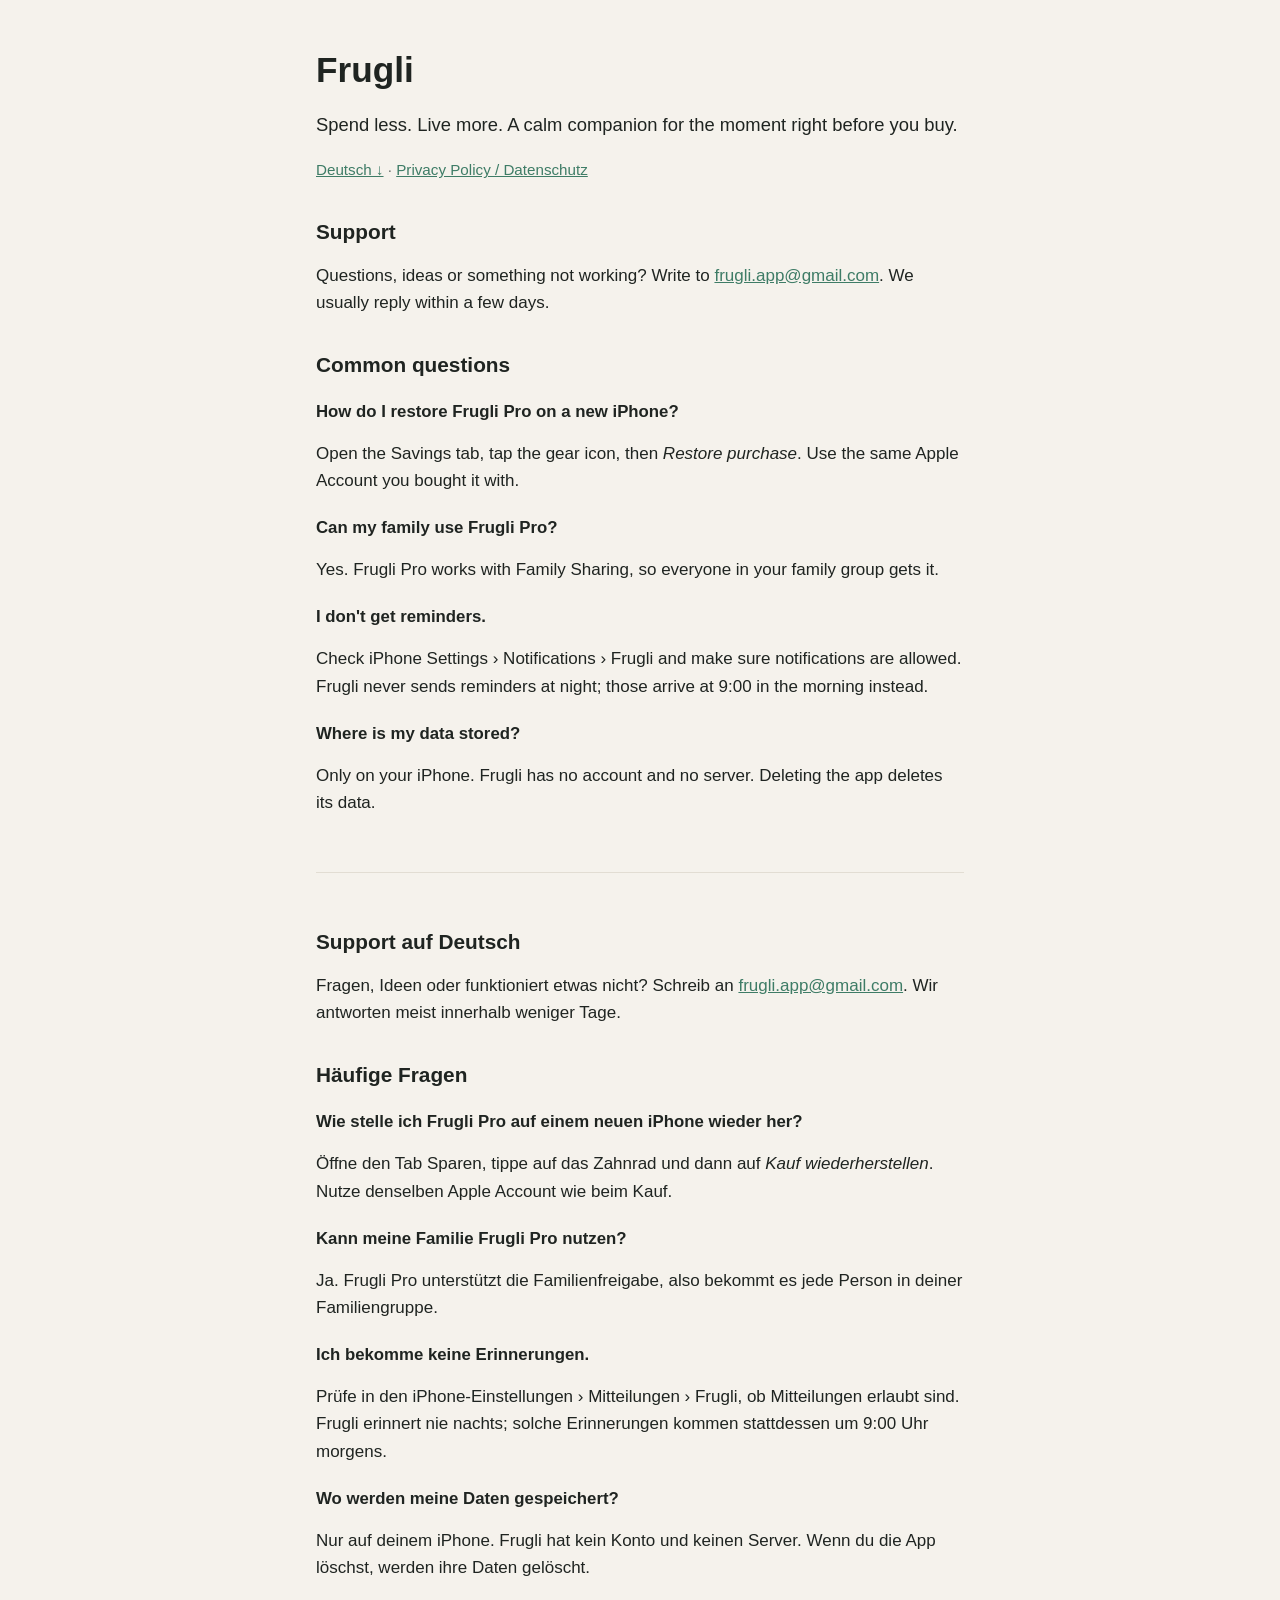
==== index.html @ 70025e0e "Frugli support and privacy pages" ====
<!doctype html>
<html lang="en">
<head>
<meta charset="utf-8">
<meta name="viewport" content="width=device-width, initial-scale=1">
<title>Frugli – Support</title>
<link rel="stylesheet" href="style.css">
</head>
<body>
<main>
  <h1>Frugli</h1>
  <p class="lead">Spend less. Live more. A calm companion for the moment right before you buy.</p>
  <p class="muted"><a href="#deutsch">Deutsch ↓</a> · <a href="privacy.html">Privacy Policy / Datenschutz</a></p>

  <h2>Support</h2>
  <p>Questions, ideas or something not working? Write to <a href="mailto:frugli.app@gmail.com">frugli.app@gmail.com</a>. We usually reply within a few days.</p>

  <h2>Common questions</h2>
  <h3>How do I restore Frugli Pro on a new iPhone?</h3>
  <p>Open the Savings tab, tap the gear icon, then <em>Restore purchase</em>. Use the same Apple Account you bought it with.</p>
  <h3>Can my family use Frugli Pro?</h3>
  <p>Yes. Frugli Pro works with Family Sharing, so everyone in your family group gets it.</p>
  <h3>I don't get reminders.</h3>
  <p>Check iPhone Settings › Notifications › Frugli and make sure notifications are allowed. Frugli never sends reminders at night; those arrive at 9:00 in the morning instead.</p>
  <h3>Where is my data stored?</h3>
  <p>Only on your iPhone. Frugli has no account and no server. Deleting the app deletes its data.</p>

  <hr>

  <div lang="de">
  <h2 id="deutsch">Support auf Deutsch</h2>
  <p>Fragen, Ideen oder funktioniert etwas nicht? Schreib an <a href="mailto:frugli.app@gmail.com">frugli.app@gmail.com</a>. Wir antworten meist innerhalb weniger Tage.</p>

  <h2>Häufige Fragen</h2>
  <h3>Wie stelle ich Frugli Pro auf einem neuen iPhone wieder her?</h3>
  <p>Öffne den Tab Sparen, tippe auf das Zahnrad und dann auf <em>Kauf wiederherstellen</em>. Nutze denselben Apple Account wie beim Kauf.</p>
  <h3>Kann meine Familie Frugli Pro nutzen?</h3>
  <p>Ja. Frugli Pro unterstützt die Familienfreigabe, also bekommt es jede Person in deiner Familiengruppe.</p>
  <h3>Ich bekomme keine Erinnerungen.</h3>
  <p>Prüfe in den iPhone-Einstellungen › Mitteilungen › Frugli, ob Mitteilungen erlaubt sind. Frugli erinnert nie nachts; solche Erinnerungen kommen stattdessen um 9:00 Uhr morgens.</p>
  <h3>Wo werden meine Daten gespeichert?</h3>
  <p>Nur auf deinem iPhone. Frugli hat kein Konto und keinen Server. Wenn du die App löschst, werden ihre Daten gelöscht.</p>
  </div>
</main>
</body>
</html>
---- style.css ----
:root {
  --bg: #F5F2EC;
  --text: #1F2421;
  --muted: #6B706C;
  --accent: #3E7C66;
  --rule: #E2DDD3;
}

@media (prefers-color-scheme: dark) {
  :root {
    --bg: #161917;
    --text: #ECEEEC;
    --muted: #9AA19C;
    --accent: #6DB39A;
    --rule: #2A2F2C;
  }
}

* { box-sizing: border-box; }

body {
  margin: 0;
  background: var(--bg);
  color: var(--text);
  font: 17px/1.6 -apple-system, BlinkMacSystemFont, "Segoe UI", Roboto, sans-serif;
}

main {
  max-width: 680px;
  margin: 0 auto;
  padding: 48px 16px 80px;
}

h1, h2, h3 {
  font-family: ui-rounded, -apple-system, BlinkMacSystemFont, sans-serif;
  line-height: 1.25;
}

h1 { font-size: 2.2rem; margin: 0 0 8px; }
h2 { font-size: 1.3rem; margin: 36px 0 8px; }
h3 { font-size: 1.05rem; margin: 24px 0 4px; }

a { color: var(--accent); }

.lead { font-size: 1.15rem; }
.muted { color: var(--muted); font-size: 0.95rem; }
.back { margin: 0 0 24px; }

hr {
  border: 0;
  border-top: 1px solid var(--rule);
  margin: 56px 0;
}
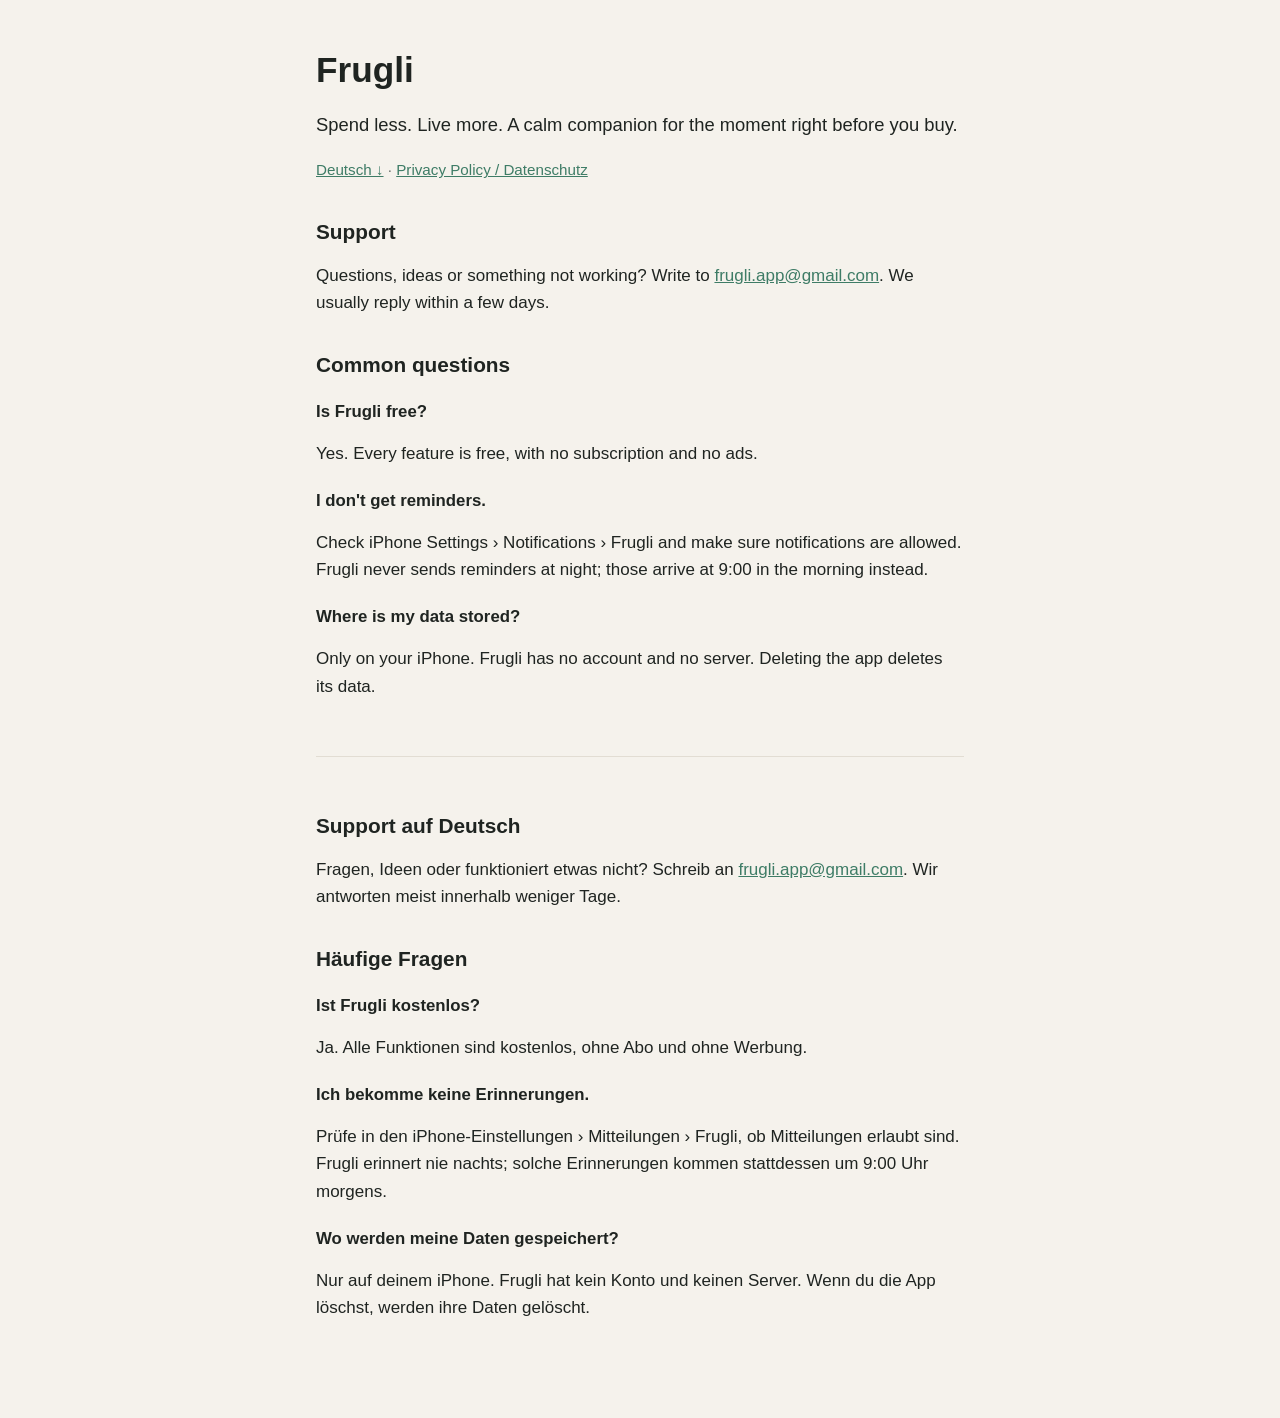
==== commit 54d361f9: "Frugli 1.0 is free: update FAQ and privacy policy" ====
--- a/index.html
+++ b/index.html
@@ -16,10 +16,8 @@
   <p>Questions, ideas or something not working? Write to <a href="mailto:frugli.app@gmail.com">frugli.app@gmail.com</a>. We usually reply within a few days.</p>
 
   <h2>Common questions</h2>
-  <h3>How do I restore Frugli Pro on a new iPhone?</h3>
-  <p>Open the Savings tab, tap the gear icon, then <em>Restore purchase</em>. Use the same Apple Account you bought it with.</p>
-  <h3>Can my family use Frugli Pro?</h3>
-  <p>Yes. Frugli Pro works with Family Sharing, so everyone in your family group gets it.</p>
+  <h3>Is Frugli free?</h3>
+  <p>Yes. Every feature is free, with no subscription and no ads.</p>
   <h3>I don't get reminders.</h3>
   <p>Check iPhone Settings › Notifications › Frugli and make sure notifications are allowed. Frugli never sends reminders at night; those arrive at 9:00 in the morning instead.</p>
   <h3>Where is my data stored?</h3>
@@ -32,10 +30,8 @@
   <p>Fragen, Ideen oder funktioniert etwas nicht? Schreib an <a href="mailto:frugli.app@gmail.com">frugli.app@gmail.com</a>. Wir antworten meist innerhalb weniger Tage.</p>
 
   <h2>Häufige Fragen</h2>
-  <h3>Wie stelle ich Frugli Pro auf einem neuen iPhone wieder her?</h3>
-  <p>Öffne den Tab Sparen, tippe auf das Zahnrad und dann auf <em>Kauf wiederherstellen</em>. Nutze denselben Apple Account wie beim Kauf.</p>
-  <h3>Kann meine Familie Frugli Pro nutzen?</h3>
-  <p>Ja. Frugli Pro unterstützt die Familienfreigabe, also bekommt es jede Person in deiner Familiengruppe.</p>
+  <h3>Ist Frugli kostenlos?</h3>
+  <p>Ja. Alle Funktionen sind kostenlos, ohne Abo und ohne Werbung.</p>
   <h3>Ich bekomme keine Erinnerungen.</h3>
   <p>Prüfe in den iPhone-Einstellungen › Mitteilungen › Frugli, ob Mitteilungen erlaubt sind. Frugli erinnert nie nachts; solche Erinnerungen kommen stattdessen um 9:00 Uhr morgens.</p>
   <h3>Wo werden meine Daten gespeichert?</h3>
